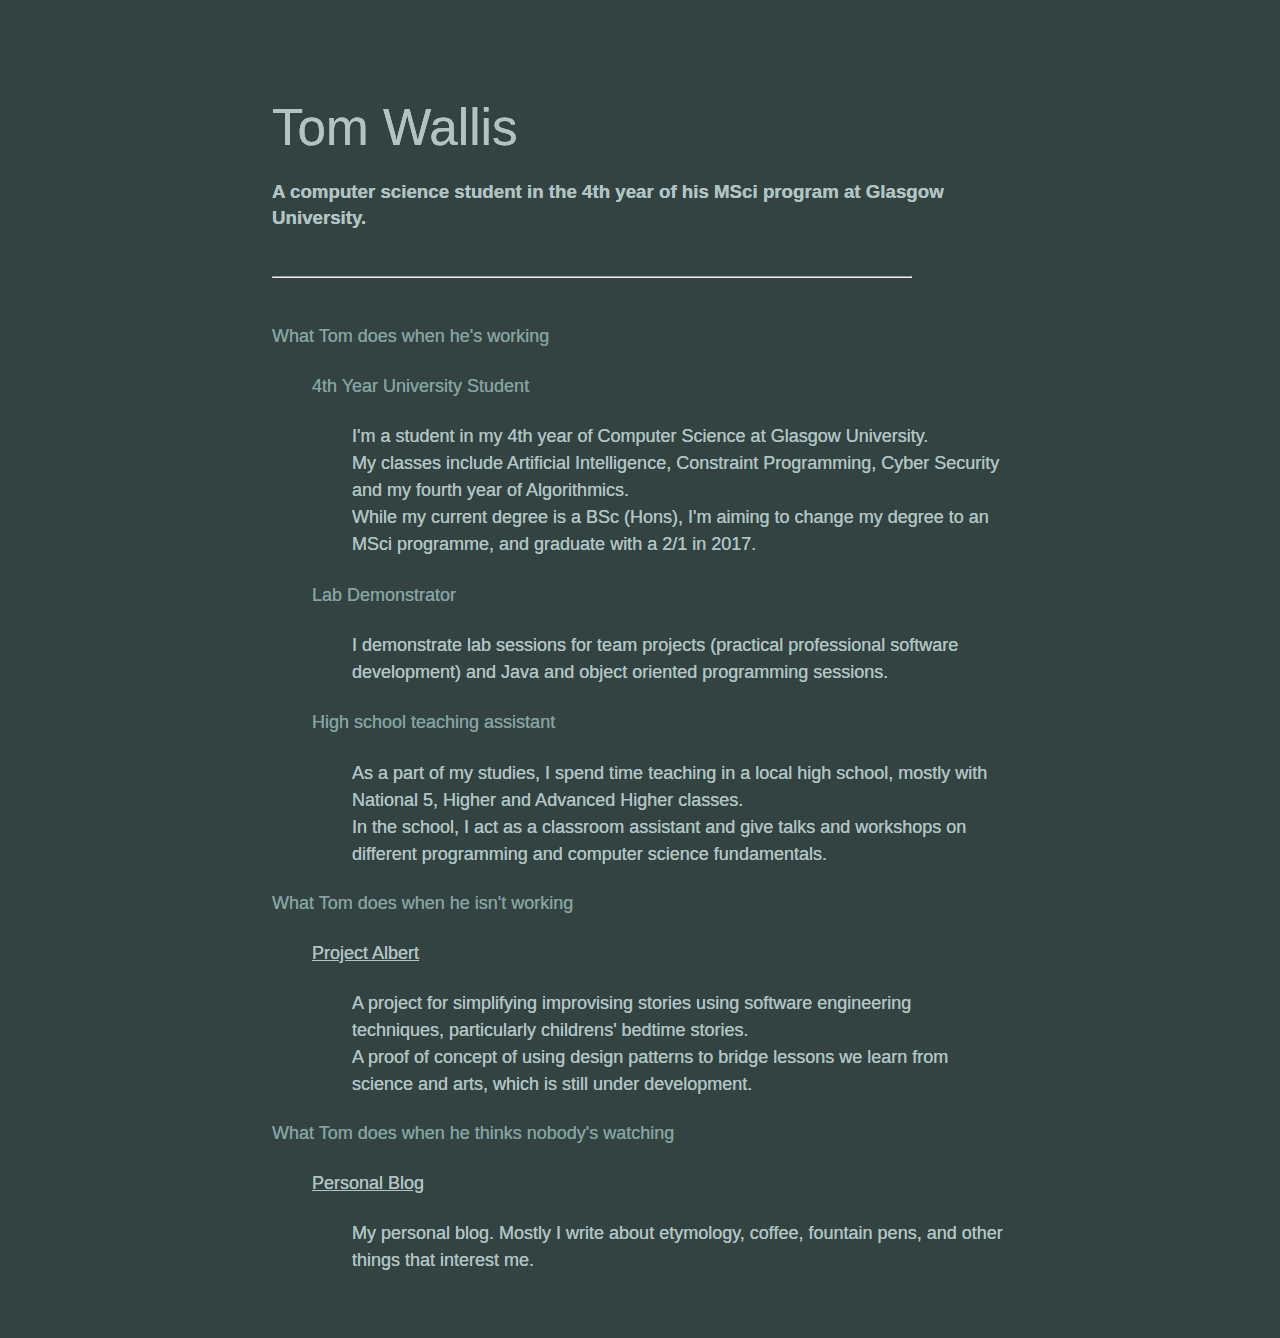
==== index.html @ 10f4f6b6 "Updated personal site" ====
<html>
<head>

<title>Tom Wallis personal site</title>

<link rel="stylesheet" type="text/css" href="et-book.css"/>
<link rel="stylesheet" type="text/css" href="cssagor.css"/>

</head>
<body>

<h1>Tom Wallis</h1>
<h3>
A computer science student in the 4th year of his MSci program at Glasgow University. 
</h3><br/><br/>
<hr/><br/>

<p>What Tom does when he's working</p>
<ul>
	<li>
		<p class="descriptor">4th Year University Student</p>
		<ul><li>I'm a student in my 4th year of Computer Science at Glasgow University.</br>My classes include Artificial Intelligence, Constraint Programming, Cyber Security and my fourth year of Algorithmics.</br>While my current degree is a BSc (Hons), I'm aiming to change my degree to an MSci programme, and graduate with a 2/1 in 2017.</li></ul>
	</li>
	<li>
		<p class="descriptor">Lab Demonstrator</p>
		<ul>
			<li>I demonstrate lab sessions for team projects (practical professional software development) and Java and object oriented programming sessions.</li>
		</ul>
	</li>
	<li>
		<p class="descriptor">High school teaching assistant</p>
		<ul><li>As a part of my studies, I spend time teaching in a local high school, mostly with National 5, Higher and Advanced Higher classes.</br>In the school, I act as a classroom assistant and give talks and workshops on different programming and computer science fundamentals.</li></ul>
	</li>
</ul>

<p>What Tom does when he isn't working</p>
<ul>
	<li>
	<a href="http://projectalbert.net">Project Albert</a>
	<ul>
		<li>A project for simplifying improvising stories using software engineering techniques, particularly childrens' bedtime stories. <br/>A proof of concept of using design patterns to bridge lessons we learn from science and arts, which is still under development.</li>
	</ul>
	</li>
	
</ul>


<p>What Tom does when he thinks nobody's watching</p>
<ul>
	<li>
		<a href="http://blog.tomwallis.net">Personal Blog</a>
		<ul><li>My personal blog. Mostly I write about etymology, coffee, fountain pens, and other things that interest me.</li></ul>
	</li>
</ul>

</body>
</html>
---- et-book.css ----
@charset "UTF-8";

@font-face {
  font-family: "et-book";
  src: url("et-book/et-book-roman-line-figures/et-book-roman-line-figures.eot");
  src: url("et-book/et-book-roman-line-figures/et-book-roman-line-figures.eot?#iefix") format("embedded-opentype"), url("et-book/et-book-roman-line-figures/et-book-roman-line-figures.woff") format("woff"), url("et-book/et-book-roman-line-figures/et-book-roman-line-figures.ttf") format("truetype"), url("et-book/et-book-roman-line-figures/et-book-roman-line-figures.svg#etbookromanosf") format("svg");
  font-weight: normal;
  font-style: normal
}

@font-face {
  font-family: "et-book";
  src: url("et-book/et-book-display-italic-old-style-figures/et-book-display-italic-old-style-figures.eot");
  src: url("et-book/et-book-display-italic-old-style-figures/et-book-display-italic-old-style-figures.eot?#iefix") format("embedded-opentype"), url("et-book/et-book-display-italic-old-style-figures/et-book-display-italic-old-style-figures.woff") format("woff"), url("et-book/et-book-display-italic-old-style-figures/et-book-display-italic-old-style-figures.ttf") format("truetype"), url("et-book/et-book-display-italic-old-style-figures/et-book-display-italic-old-style-figures.svg#etbookromanosf") format("svg");
  font-weight: normal;
  font-style: italic
}

@font-face {
  font-family: "et-book";
  src: url("et-book/et-book-bold-line-figures/et-book-bold-line-figures.eot");
  src: url("et-book/et-book-bold-line-figures/et-book-bold-line-figures.eot?#iefix") format("embedded-opentype"), url("et-book/et-book-bold-line-figures/et-book-bold-line-figures.woff") format("woff"), url("et-book/et-book-bold-line-figures/et-book-bold-line-figures.ttf") format("truetype"), url("et-book/et-book-bold-line-figures/et-book-bold-line-figures.svg#etbookromanosf") format("svg");
  font-weight: bold;
  font-style: normal
}
---- cssagor.css ----
body {
	font-weight: normal;
	font-style: normal;
	text-shadow: 0px 0px;
	margin-top: 67px;
	margin-left: 5%;
	background-color: #334342;
	color: #b1c4c3;
	text-align: left;
  box-sizing: border-box;
	font-size: 1em;
	font-family: "et-book", Helvetica, sans-serif;
  line-height: 1.4;
  width: 48em;
  margin: 4em auto;
  max-width: 100%;
  padding-left: 1em;
  padding-right: 1em
}

a:link {color: #b1c4c3; text-decoration: underline}
a:visited {color: #b1c4c3; text-decoration: none}
a:active {color: #b1c4c3; text-decoration: none}
a:hover {color: #d3dddd;}

p {
	color: #85a2a0;
	font-size: 15px;
}

li {
	list-style: none;
	line-height: 1.5em;
}


* {
  margin: 0
}

html {
  -webkit-font-smoothing: antialiased;
  -moz-osx-font-smoothing: grayscale;
  text-rendering: optimizeLegibility;
}

@media (max-width: 786px) {
  html {
    font-size: 1em
  }

  body {
    margin: 2em auto
  }
}

@media (min-width: 786px) {
	hr {
		width: 40em;
		align: center;
	}
}

*, *:after, *:before, input {
  font-family: inherit;
  box-sizing: inherit
}

h1, h2 {
  font-weight: 400;
  line-height: 1.2;
  margin-top: 2em;
  margin-bottom: 0
}

h1 {
  font-size: 3.2em;
  line-height: 1;
  margin-top: 2em;
  margin-bottom: .5em
}

@media (max-width: 786px) {
  h1 {
    margin-top: 0
  }
}

h2 {
  font-style: italic;
  font-size: 2.3em;
  margin-top: 1.7em;
}

p, ol, dl, ul, li {
  font-size: 18px;
  margin-top: 1.3em;
  margin-bottom: 1.3em;
}
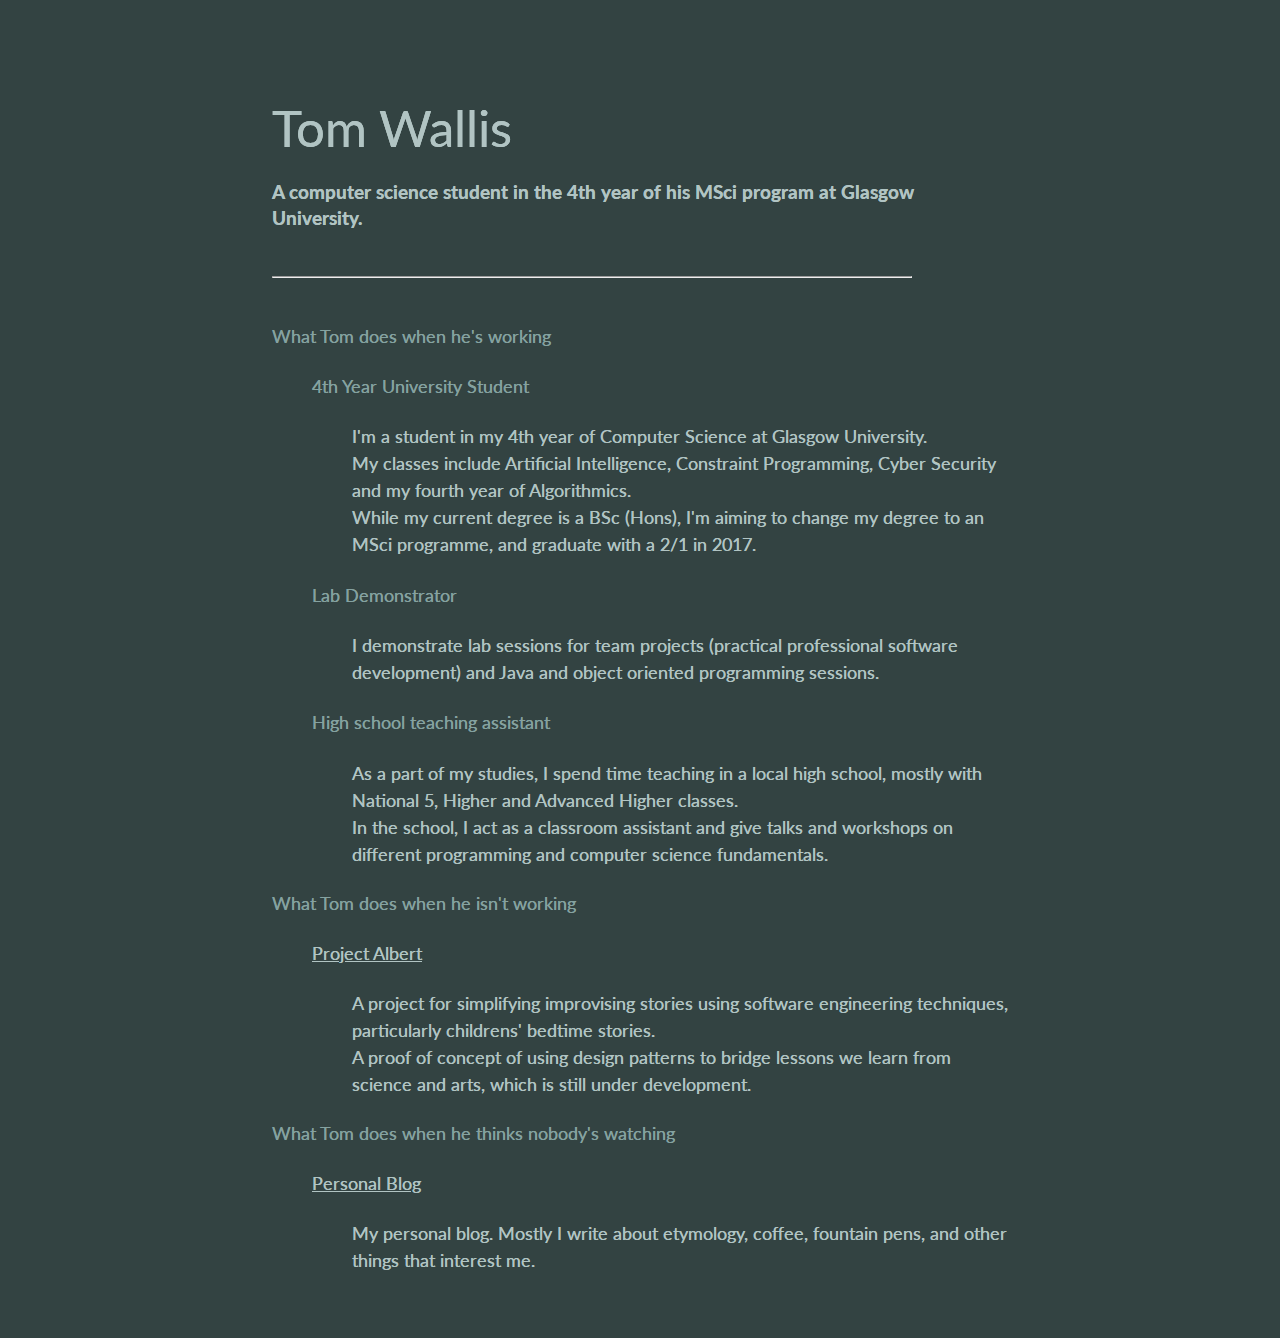
==== commit c36153c4: "Playing with fonts" ====
--- a/index.html
+++ b/index.html
@@ -2,7 +2,8 @@
 <head>
 
 <title>Tom Wallis personal site</title>
-
+<link href='https://fonts.googleapis.com/css?family=Fira+Sans:400,400italic' rel='stylesheet' type='text/css'>
+<link href='https://fonts.googleapis.com/css?family=Lato:400,300,700' rel='stylesheet' type='text/css'>
 <link rel="stylesheet" type="text/css" href="et-book.css"/>
 <link rel="stylesheet" type="text/css" href="cssagor.css"/>
 
--- a/cssagor.css
+++ b/cssagor.css
@@ -9,7 +9,7 @@
 	text-align: left;
   box-sizing: border-box;
 	font-size: 1em;
-	font-family: "et-book", Helvetica, sans-serif;
+	font-family: "Lato", "et-book", Helvetica, sans-serif;
   line-height: 1.4;
   width: 48em;
   margin: 4em auto;
@@ -33,6 +33,13 @@
 	line-height: 1.5em;
 }
 
+.descriptor {
+	font-weight: 400;
+}
+
+h1 {
+	font-weight: 300;
+}
 
 * {
   margin: 0
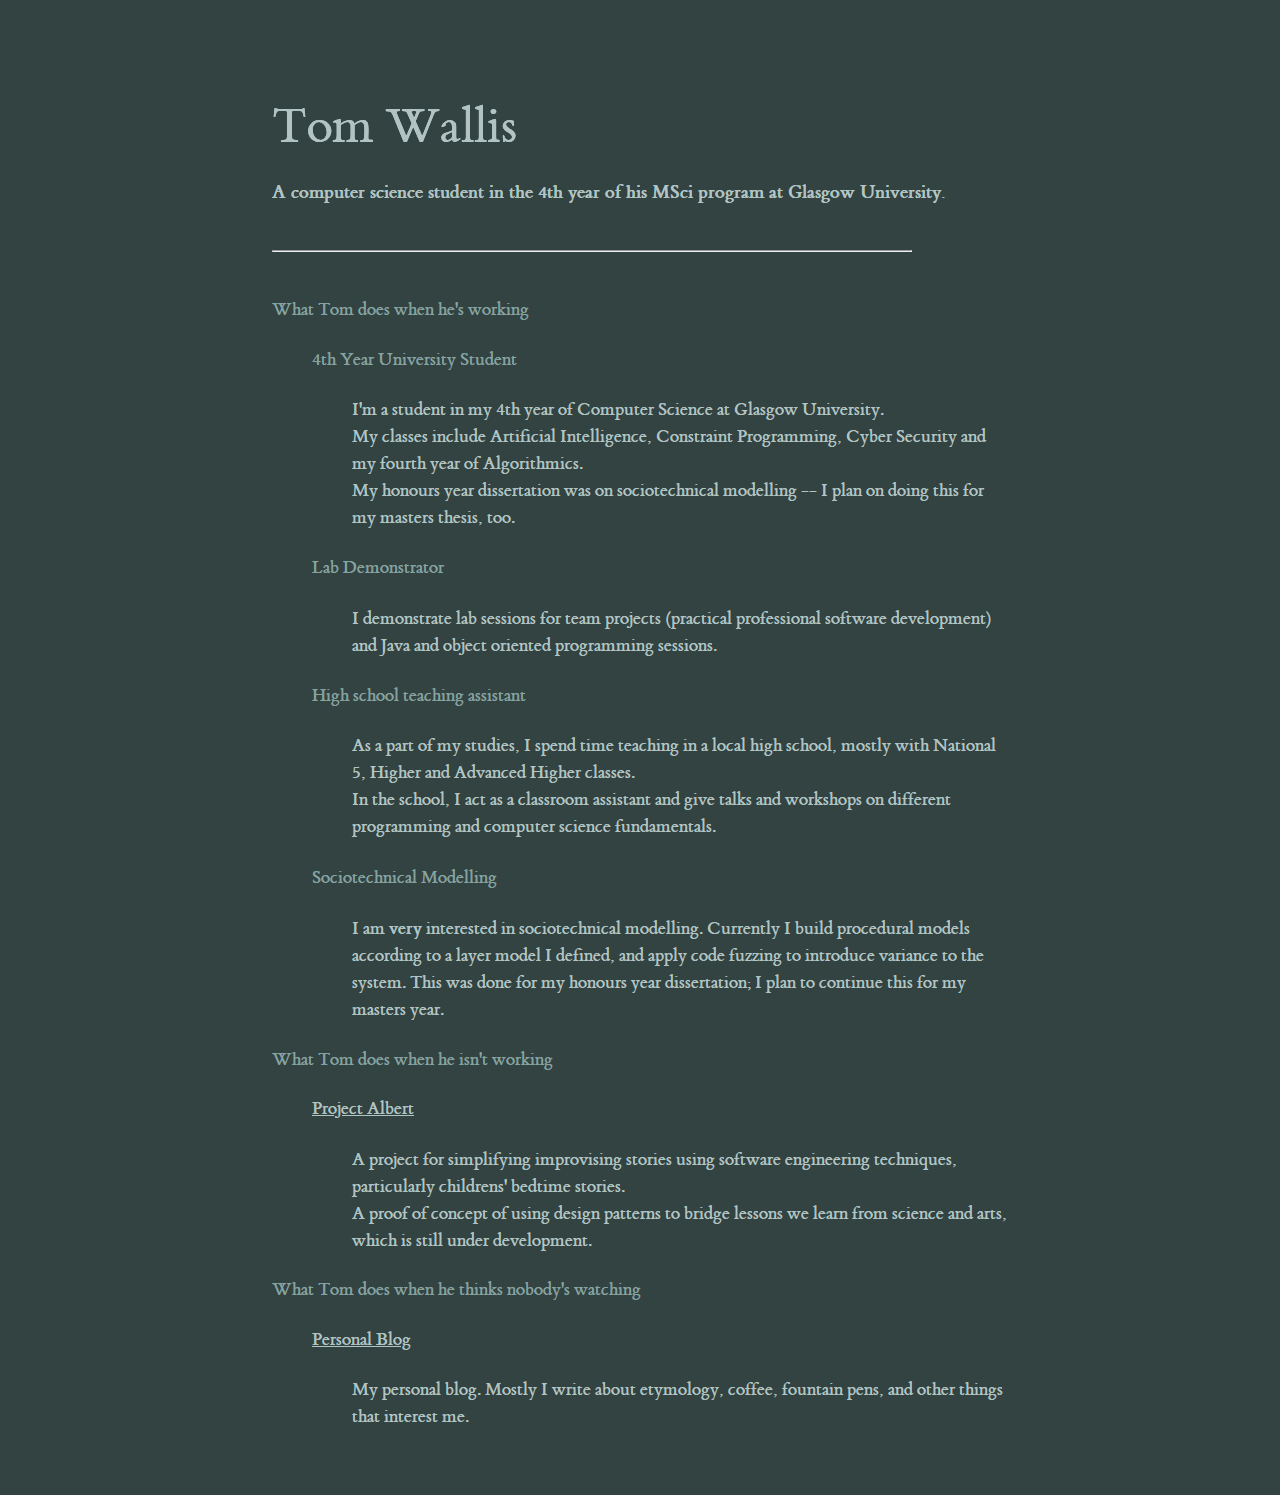
==== commit 6e9de315: "Added sociotechnical modelling" ====
--- a/index.html
+++ b/index.html
@@ -2,8 +2,7 @@
 <head>
 
 <title>Tom Wallis personal site</title>
-<link href='https://fonts.googleapis.com/css?family=Fira+Sans:400,400italic' rel='stylesheet' type='text/css'>
-<link href='https://fonts.googleapis.com/css?family=Lato:400,300,700' rel='stylesheet' type='text/css'>
+
 <link rel="stylesheet" type="text/css" href="et-book.css"/>
 <link rel="stylesheet" type="text/css" href="cssagor.css"/>
 
@@ -20,7 +19,7 @@
 <ul>
 	<li>
 		<p class="descriptor">4th Year University Student</p>
-		<ul><li>I'm a student in my 4th year of Computer Science at Glasgow University.</br>My classes include Artificial Intelligence, Constraint Programming, Cyber Security and my fourth year of Algorithmics.</br>While my current degree is a BSc (Hons), I'm aiming to change my degree to an MSci programme, and graduate with a 2/1 in 2017.</li></ul>
+		<ul><li>I'm a student in my 4th year of Computer Science at Glasgow University.</br>My classes include Artificial Intelligence, Constraint Programming, Cyber Security and my fourth year of Algorithmics.<br/>My honours year dissertation was on sociotechnical modelling -- I plan on doing this for my masters thesis, too.</li></ul>
 	</li>
 	<li>
 		<p class="descriptor">Lab Demonstrator</p>
@@ -31,6 +30,10 @@
 	<li>
 		<p class="descriptor">High school teaching assistant</p>
 		<ul><li>As a part of my studies, I spend time teaching in a local high school, mostly with National 5, Higher and Advanced Higher classes.</br>In the school, I act as a classroom assistant and give talks and workshops on different programming and computer science fundamentals.</li></ul>
+	</li>
+	<li>
+		<p class="descriptor">Sociotechnical Modelling</p>
+		<ul><li>I am <b>very</b> interested in sociotechnical modelling. Currently I build procedural models according to a layer model I defined, and apply code fuzzing to introduce variance to the system. This was done for my honours year dissertation; I plan to continue this for my masters year.</li></ul>
 	</li>
 </ul>
 
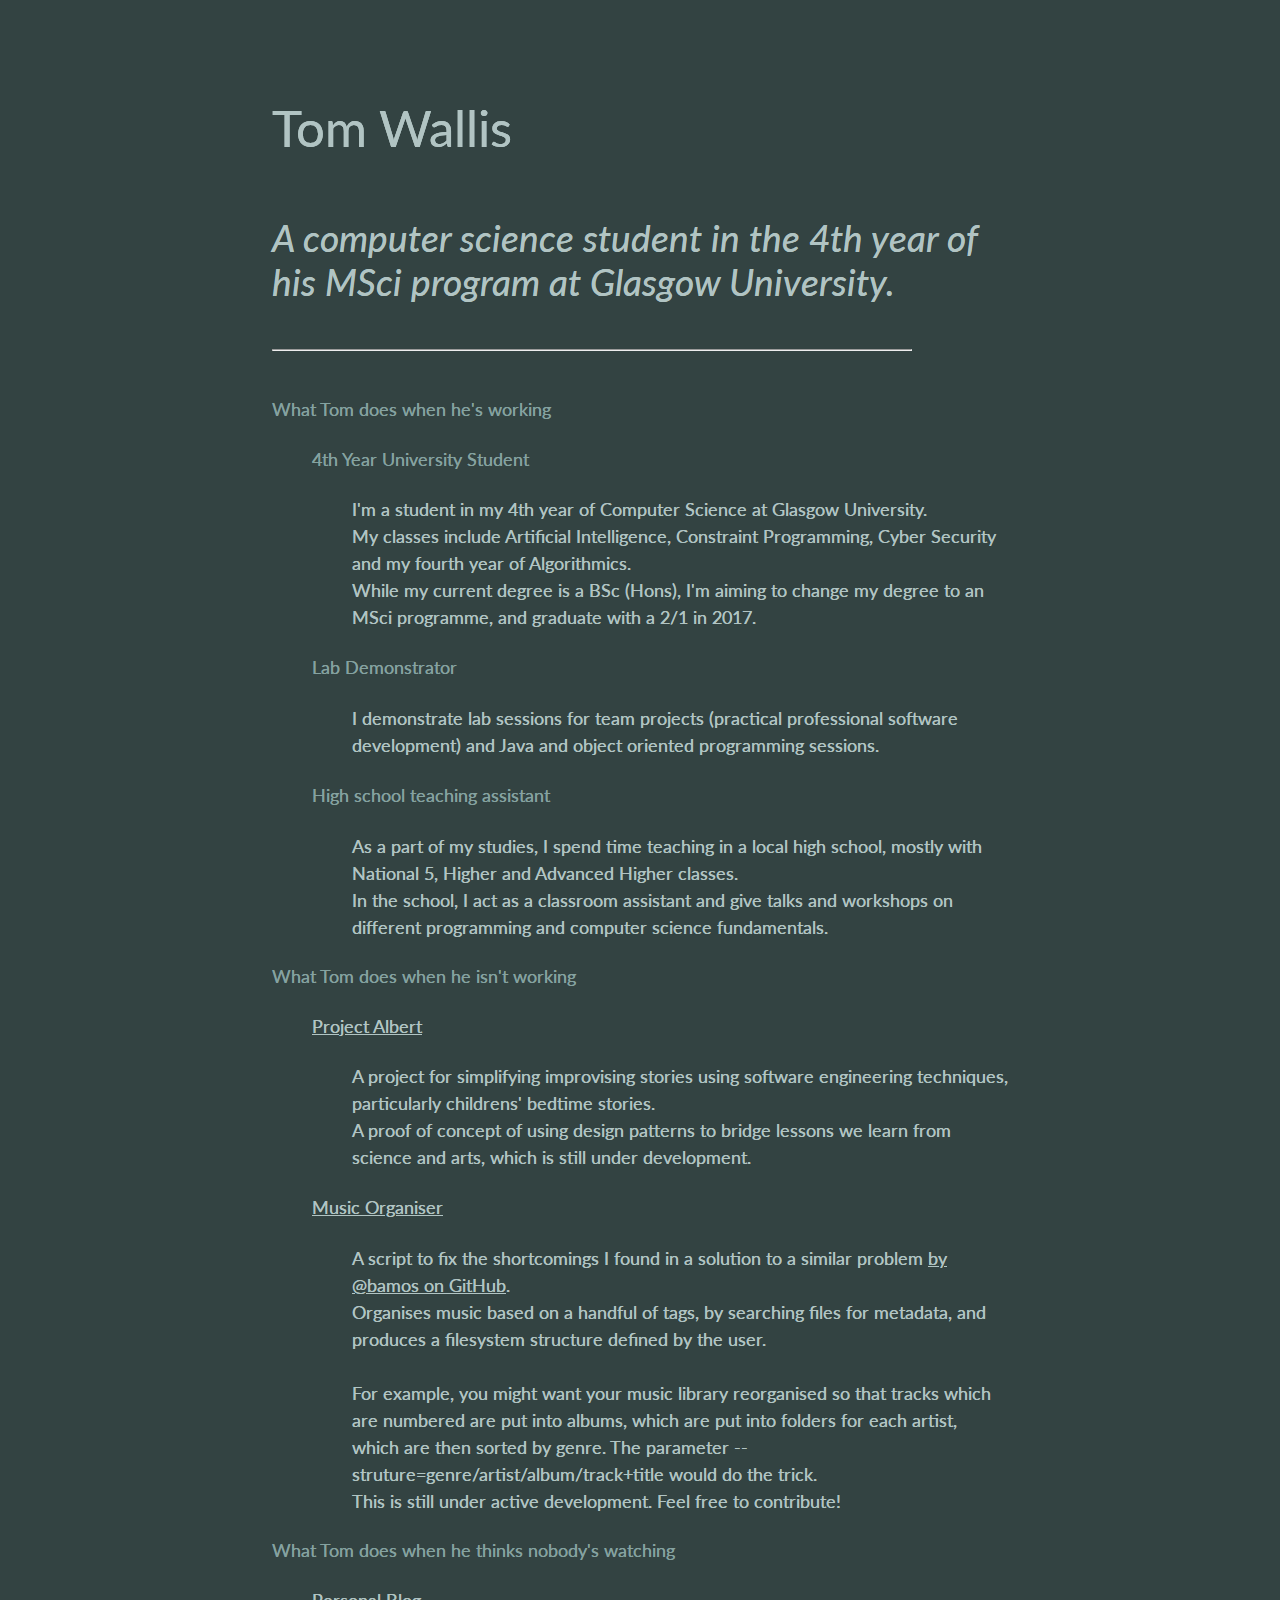
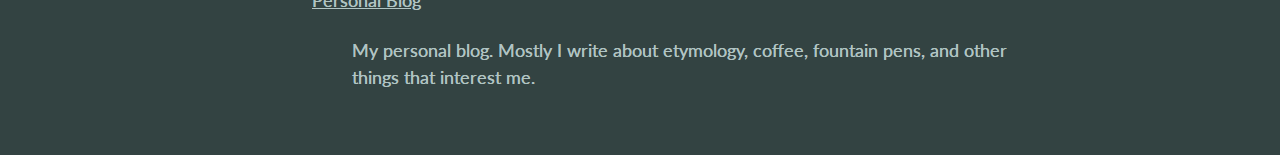
==== commit 54e61932: "Added information on Music Organiser" ====
--- a/index.html
+++ b/index.html
@@ -2,24 +2,27 @@
 <head>
 
 <title>Tom Wallis personal site</title>
-
+<link href='https://fonts.googleapis.com/css?family=Lato:400,300,400italic' rel='stylesheet' type='text/css'>
+<!--
+<link href='https://fonts.googleapis.com/css?family=Fira+Sans:400,400italic' rel='stylesheet' type='text/css'>
 <link rel="stylesheet" type="text/css" href="et-book.css"/>
+-->
 <link rel="stylesheet" type="text/css" href="cssagor.css"/>
 
 </head>
 <body>
 
 <h1>Tom Wallis</h1>
-<h3>
+<h2>
 A computer science student in the 4th year of his MSci program at Glasgow University. 
-</h3><br/><br/>
+</h2><br/><br/>
 <hr/><br/>
 
-<p>What Tom does when he's working</p>
+<p class="category">What Tom does when he's working</p>
 <ul>
 	<li>
 		<p class="descriptor">4th Year University Student</p>
-		<ul><li>I'm a student in my 4th year of Computer Science at Glasgow University.</br>My classes include Artificial Intelligence, Constraint Programming, Cyber Security and my fourth year of Algorithmics.<br/>My honours year dissertation was on sociotechnical modelling -- I plan on doing this for my masters thesis, too.</li></ul>
+		<ul><li>I'm a student in my 4th year of Computer Science at Glasgow University.</br>My classes include Artificial Intelligence, Constraint Programming, Cyber Security and my fourth year of Algorithmics.</br>While my current degree is a BSc (Hons), I'm aiming to change my degree to an MSci programme, and graduate with a 2/1 in 2017.</li></ul>
 	</li>
 	<li>
 		<p class="descriptor">Lab Demonstrator</p>
@@ -31,28 +34,30 @@
 		<p class="descriptor">High school teaching assistant</p>
 		<ul><li>As a part of my studies, I spend time teaching in a local high school, mostly with National 5, Higher and Advanced Higher classes.</br>In the school, I act as a classroom assistant and give talks and workshops on different programming and computer science fundamentals.</li></ul>
 	</li>
-	<li>
-		<p class="descriptor">Sociotechnical Modelling</p>
-		<ul><li>I am <b>very</b> interested in sociotechnical modelling. Currently I build procedural models according to a layer model I defined, and apply code fuzzing to introduce variance to the system. This was done for my honours year dissertation; I plan to continue this for my masters year.</li></ul>
-	</li>
 </ul>
 
-<p>What Tom does when he isn't working</p>
+<p class="category">What Tom does when he isn't working</p>
 <ul>
 	<li>
-	<a href="http://projectalbert.net">Project Albert</a>
+	<a href="http://projectalbert.net" class="descriptor">Project Albert</a>
 	<ul>
 		<li>A project for simplifying improvising stories using software engineering techniques, particularly childrens' bedtime stories. <br/>A proof of concept of using design patterns to bridge lessons we learn from science and arts, which is still under development.</li>
 	</ul>
 	</li>
 	
+	<li>
+	<a href="http://github.com/probablytom/music-organiser" class="descriptor">Music Organiser</a>
+	<ul>
+		<li>A script to fix the shortcomings I found in a solution to a similar problem <a href="https://github.com/bamos/python-scripts/blob/master/python2.7/music-organizer.py">by @bamos on GitHub</a>. <br/>Organises music based on a handful of tags, by searching files for metadata, and produces a filesystem structure defined by the user.<br/><br/>For example, you might want your music library reorganised so that tracks which are numbered are put into albums, which are put into folders for each artist, which are then sorted by genre. The parameter --struture=genre/artist/album/track+title would do the trick.<br/>This is still under active development. Feel free to contribute!</li>
+	</ul>
+	</li>
 </ul>
 
 
-<p>What Tom does when he thinks nobody's watching</p>
+<p class="category">What Tom does when he thinks nobody's watching</p>
 <ul>
 	<li>
-		<a href="http://blog.tomwallis.net">Personal Blog</a>
+		<a href="http://blog.tomwallis.net" class="descriptor">Personal Blog</a>
 		<ul><li>My personal blog. Mostly I write about etymology, coffee, fountain pens, and other things that interest me.</li></ul>
 	</li>
 </ul>
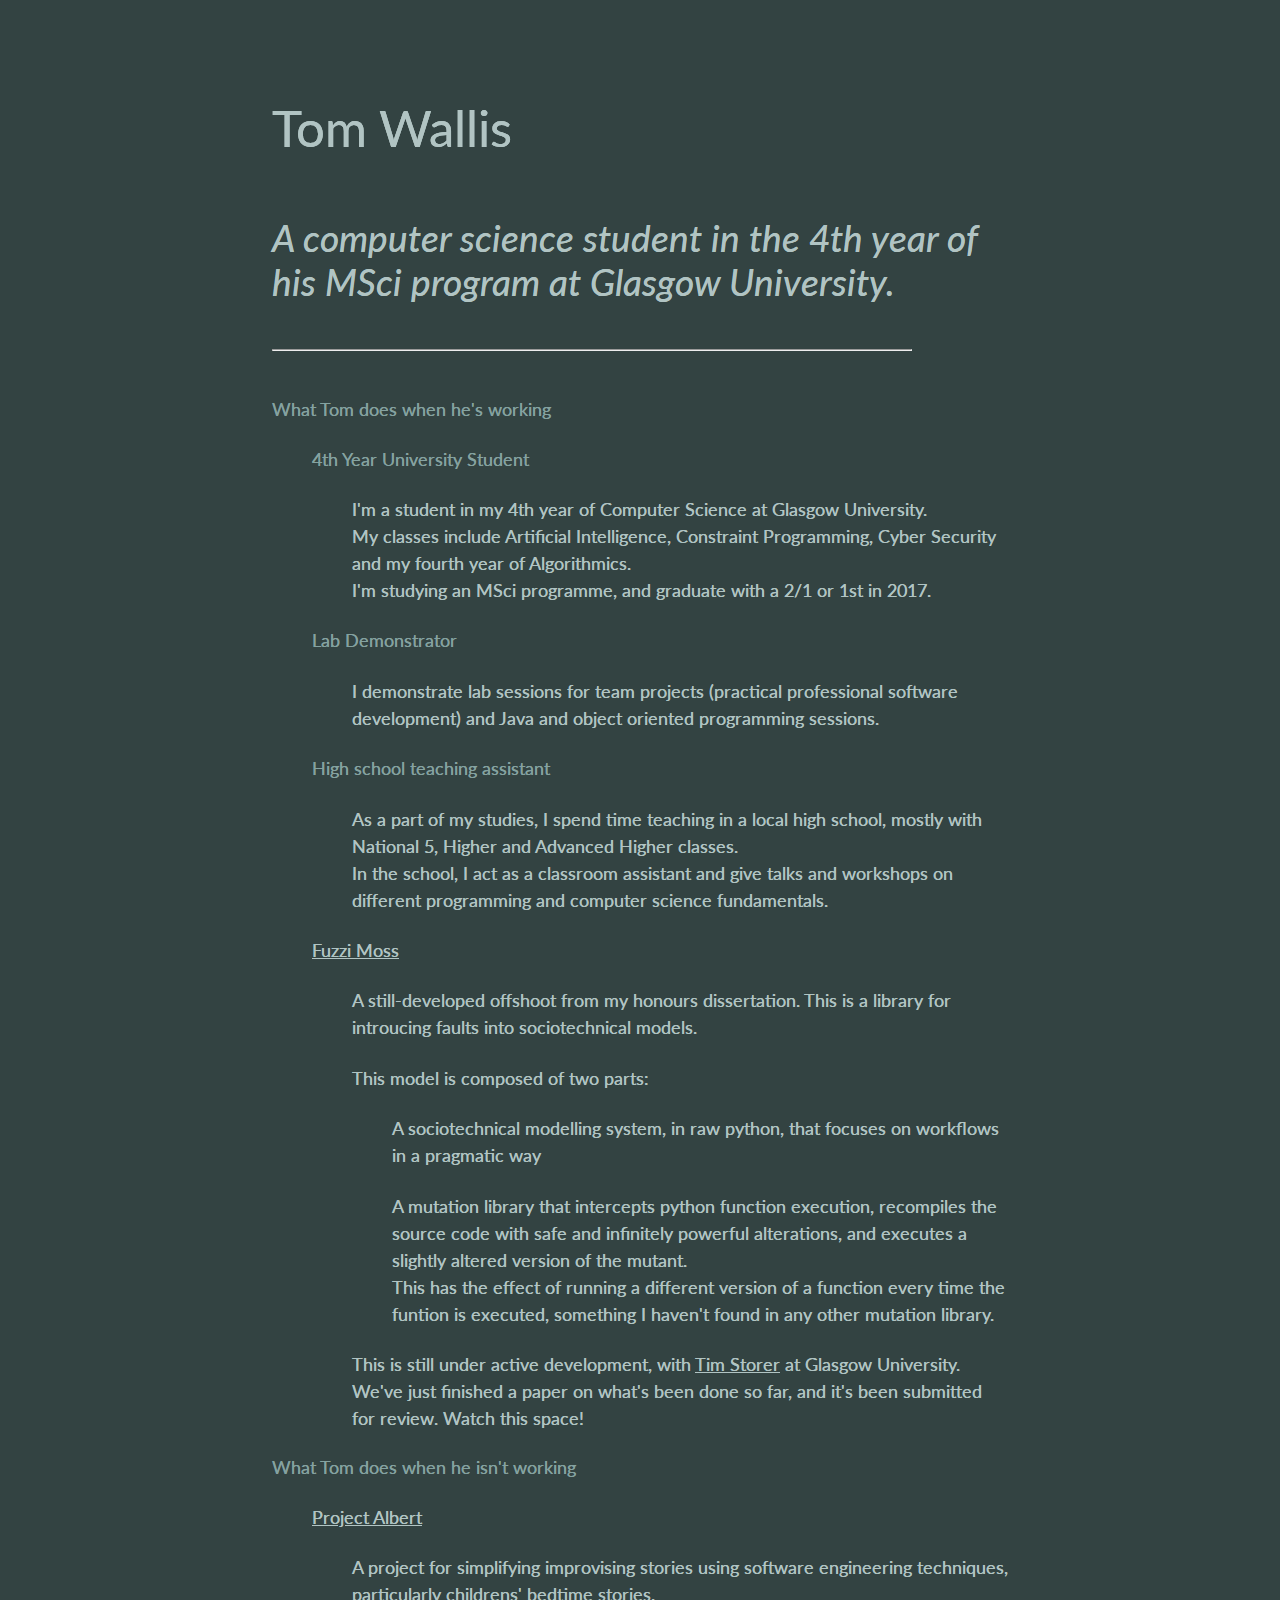
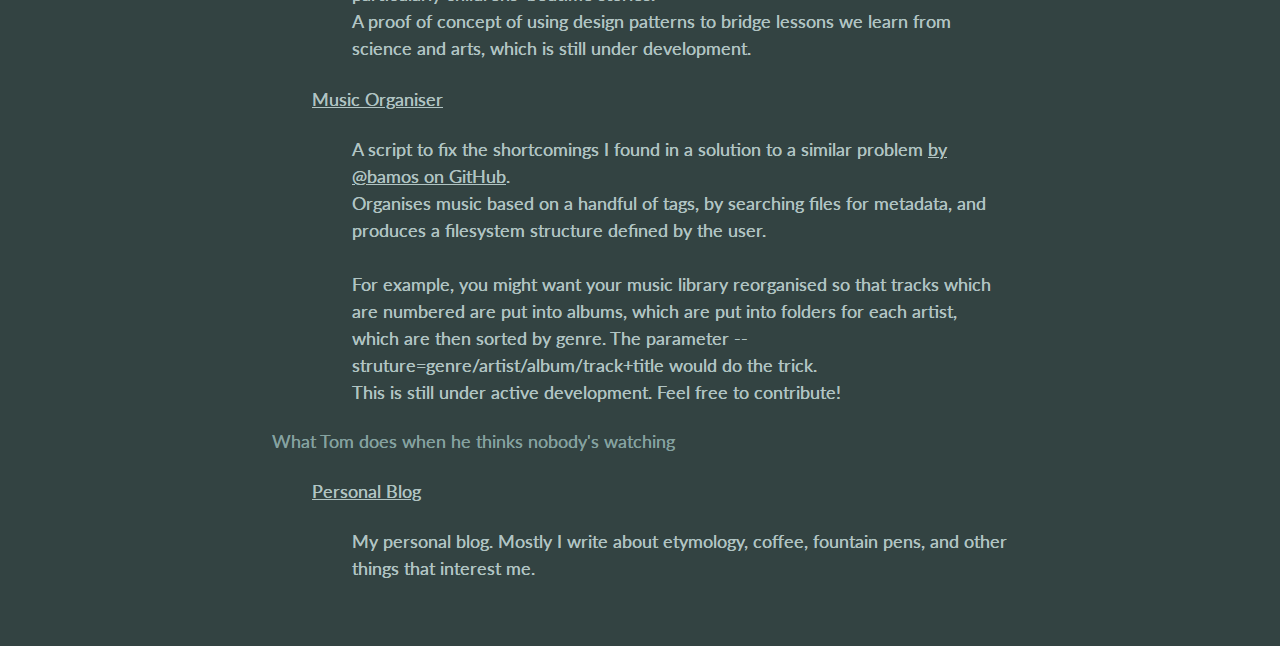
==== commit c9363a75: "Edited to reflect that the paper for FM is submitted" ====
--- a/index.html
+++ b/index.html
@@ -22,7 +22,7 @@
 <ul>
 	<li>
 		<p class="descriptor">4th Year University Student</p>
-		<ul><li>I'm a student in my 4th year of Computer Science at Glasgow University.</br>My classes include Artificial Intelligence, Constraint Programming, Cyber Security and my fourth year of Algorithmics.</br>While my current degree is a BSc (Hons), I'm aiming to change my degree to an MSci programme, and graduate with a 2/1 in 2017.</li></ul>
+		<ul><li>I'm a student in my 4th year of Computer Science at Glasgow University.</br>My classes include Artificial Intelligence, Constraint Programming, Cyber Security and my fourth year of Algorithmics.</br>I'm studying an MSci programme, and graduate with a 2/1 or 1st in 2017.</li></ul>
 	</li>
 	<li>
 		<p class="descriptor">Lab Demonstrator</p>
@@ -33,6 +33,19 @@
 	<li>
 		<p class="descriptor">High school teaching assistant</p>
 		<ul><li>As a part of my studies, I spend time teaching in a local high school, mostly with National 5, Higher and Advanced Higher classes.</br>In the school, I act as a classroom assistant and give talks and workshops on different programming and computer science fundamentals.</li></ul>
+	</li>
+	<li>
+		<a href="http://github.com/probablytom/behaviour-modelling" class="descriptor">Fuzzi Moss</a>
+		<ul><li>A still-developed offshoot from my honours dissertation. This is a library for introucing faults into sociotechnical models. </li>
+			<li>This model is composed of two parts: 
+				<ul>
+					<li>A sociotechnical modelling system, in raw python, that focuses on workflows in a pragmatic way</li>
+					<li>A mutation library that intercepts python function execution, recompiles the source code with safe and infinitely powerful alterations, and executes a slightly altered version of the mutant.<br/>This has the effect of running a different version of a function every time the funtion is executed, something I haven't found in any other mutation library.</li>
+				</ul>
+
+				</li>
+				<li>This is still under active development, with <a href="http://www.dcs.gla.ac.uk/~tws/">Tim Storer</a> at Glasgow University. We've just finished a paper on what's been done so far, and it's been submitted for review. Watch this space!</li>
+		</ul>
 	</li>
 </ul>
 
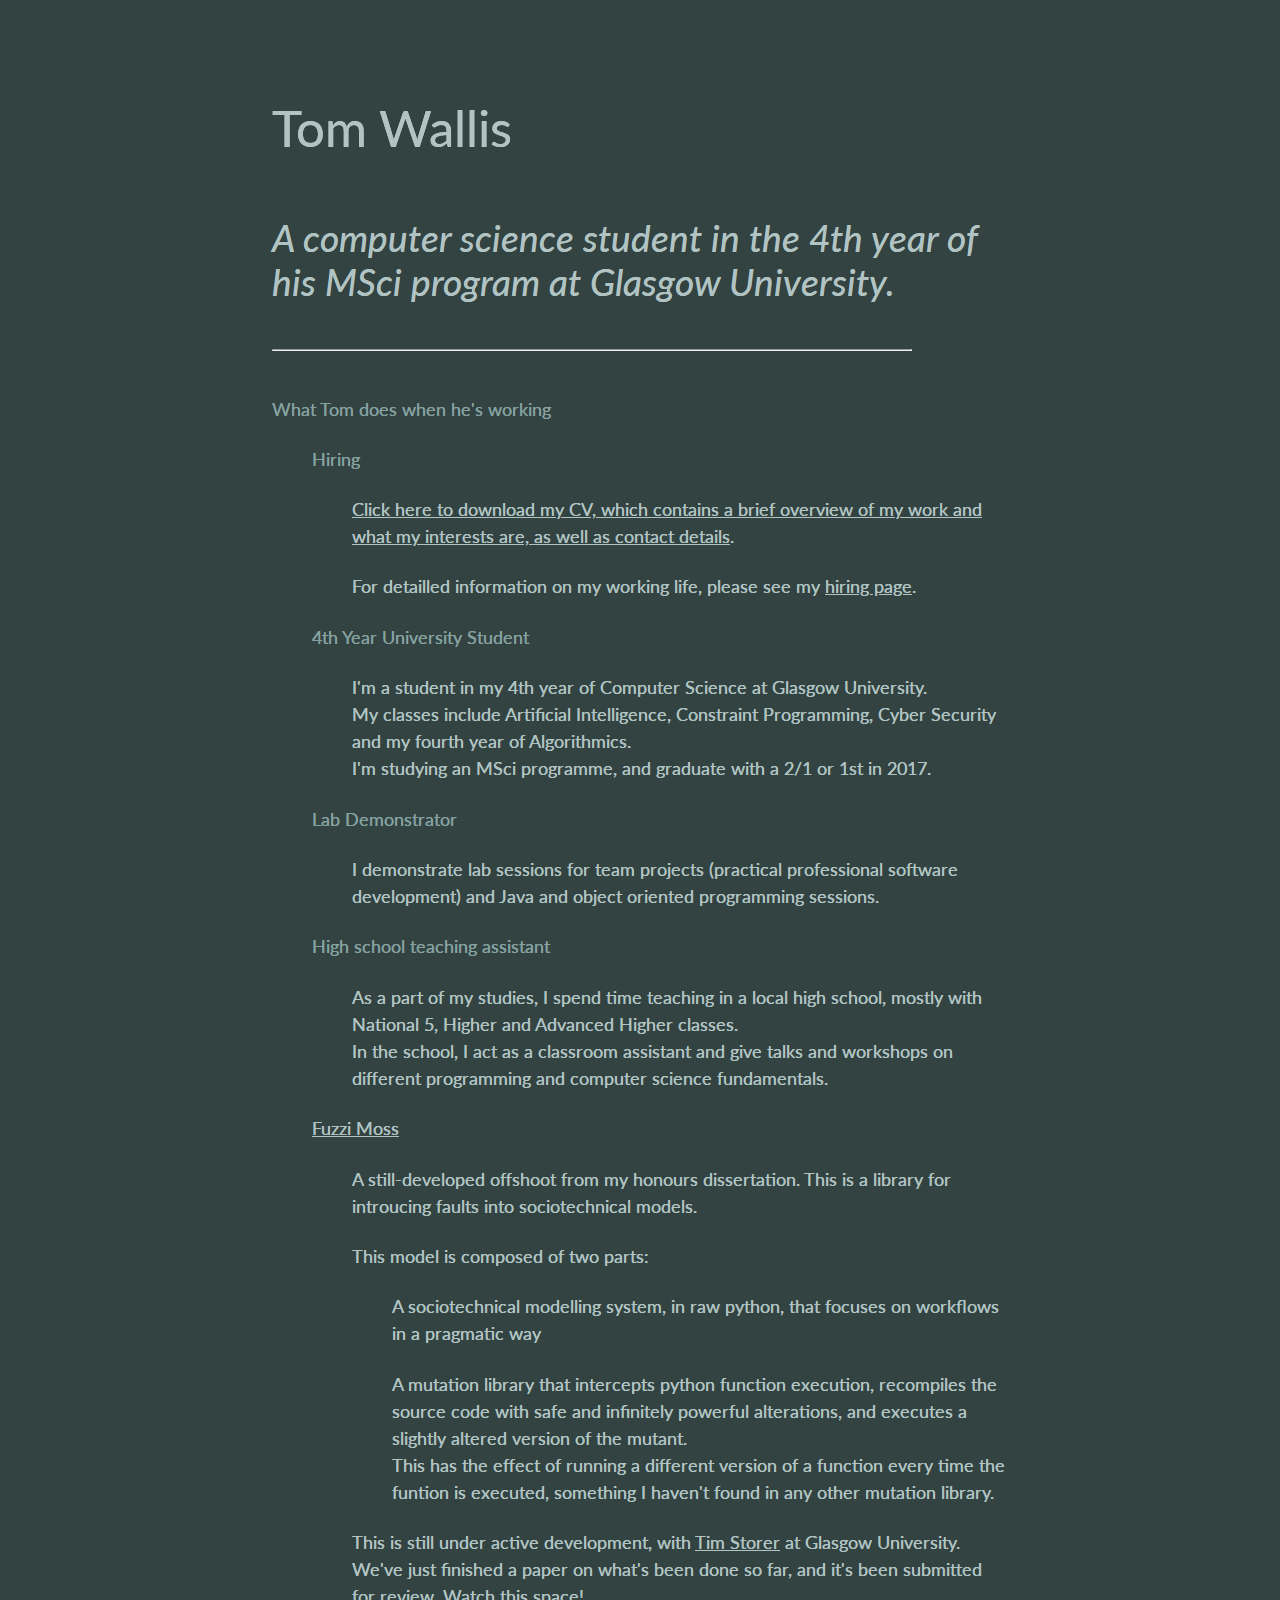
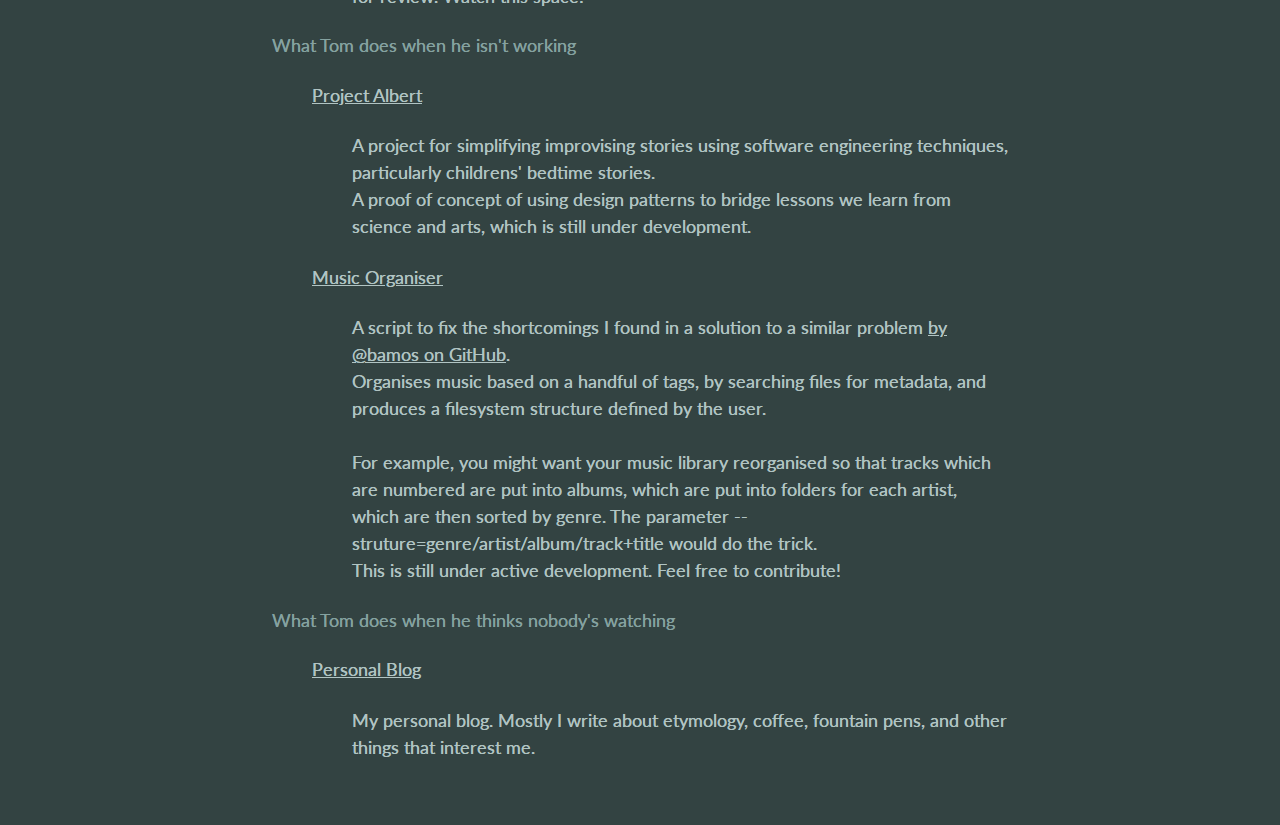
==== commit e4447f32: "Filled out hiring page, link to cv and hiring page" ====
--- a/index.html
+++ b/index.html
@@ -20,6 +20,12 @@
 
 <p class="category">What Tom does when he's working</p>
 <ul>
+	<li>
+		<p class="descriptor">Hiring</p>
+		<ul>
+			<li><a href="cv.pdf">Click here to download my CV, which contains a brief overview of my work and what my interests are, as well as contact details</a>.</li>
+			<li>For detailled information on my working life, please see my <a href="hiring.html">hiring page</a>.</li>
+		</ul>
 	<li>
 		<p class="descriptor">4th Year University Student</p>
 		<ul><li>I'm a student in my 4th year of Computer Science at Glasgow University.</br>My classes include Artificial Intelligence, Constraint Programming, Cyber Security and my fourth year of Algorithmics.</br>I'm studying an MSci programme, and graduate with a 2/1 or 1st in 2017.</li></ul>
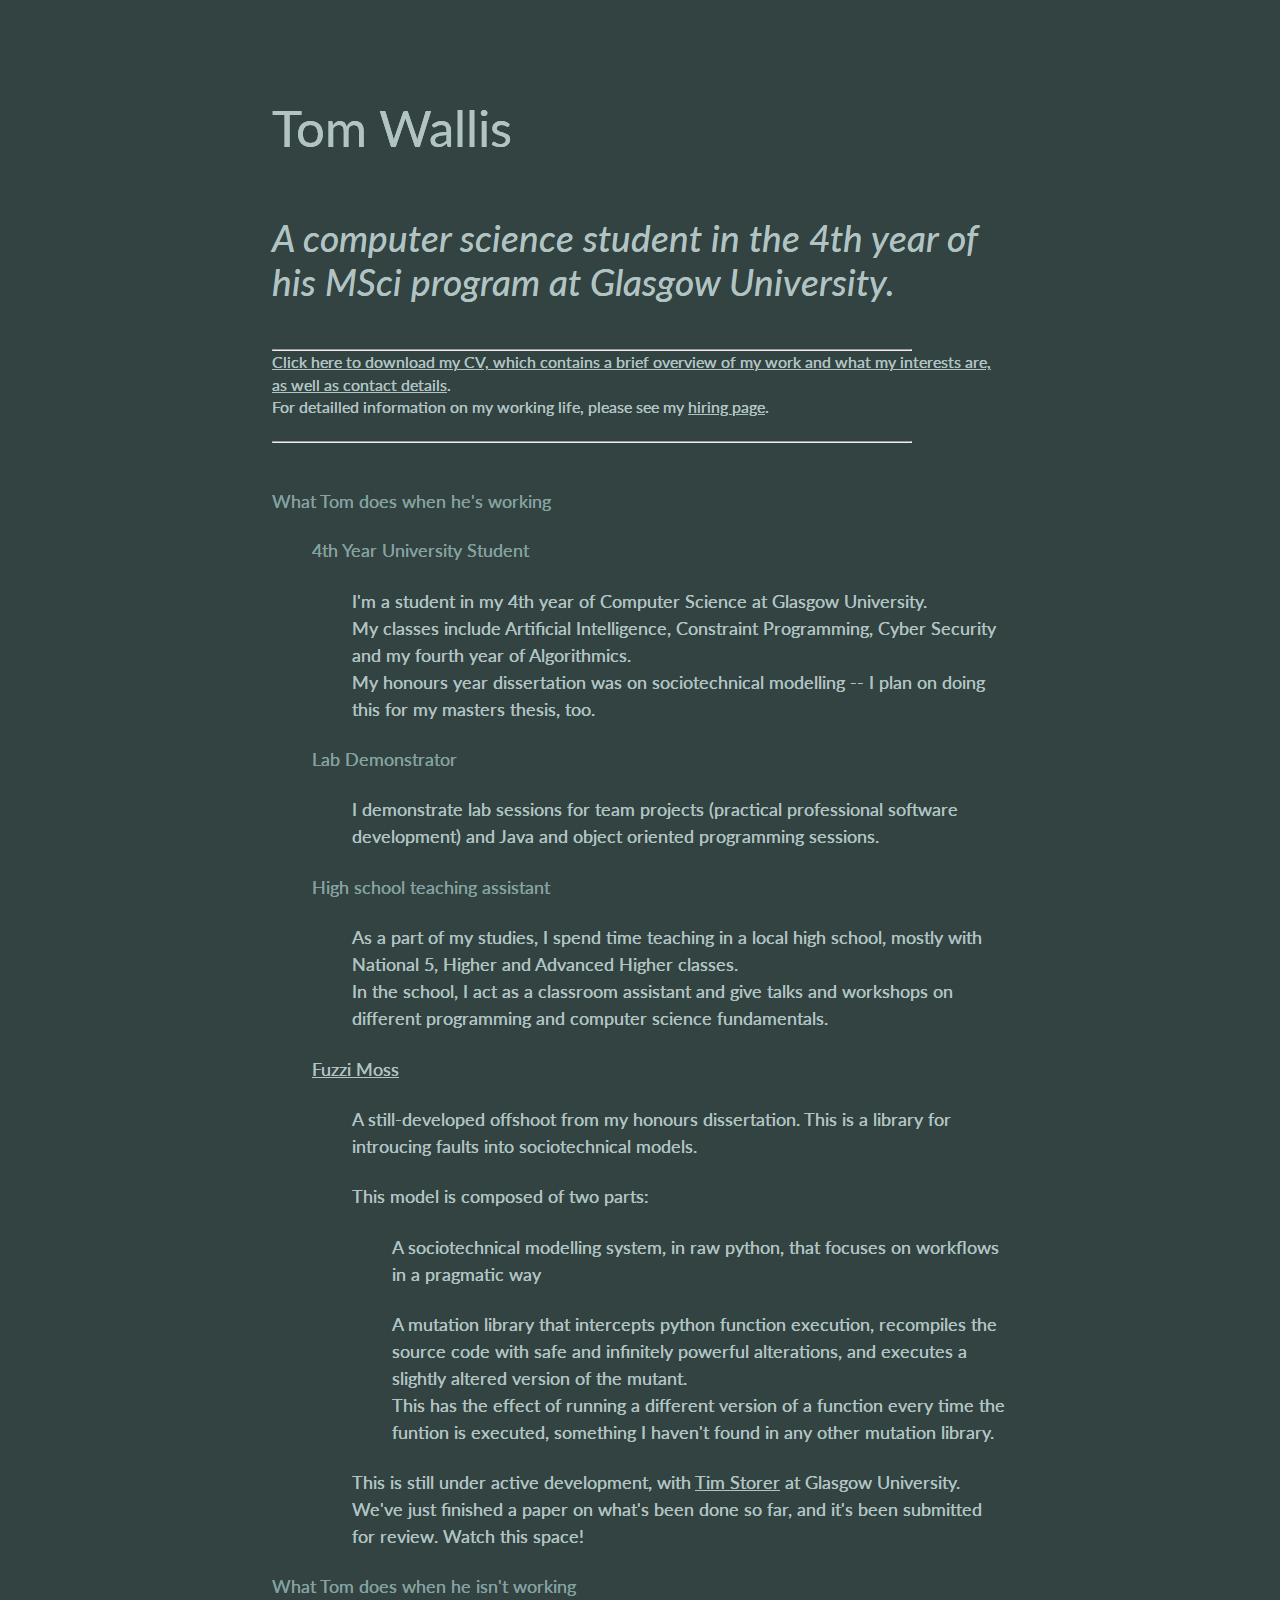
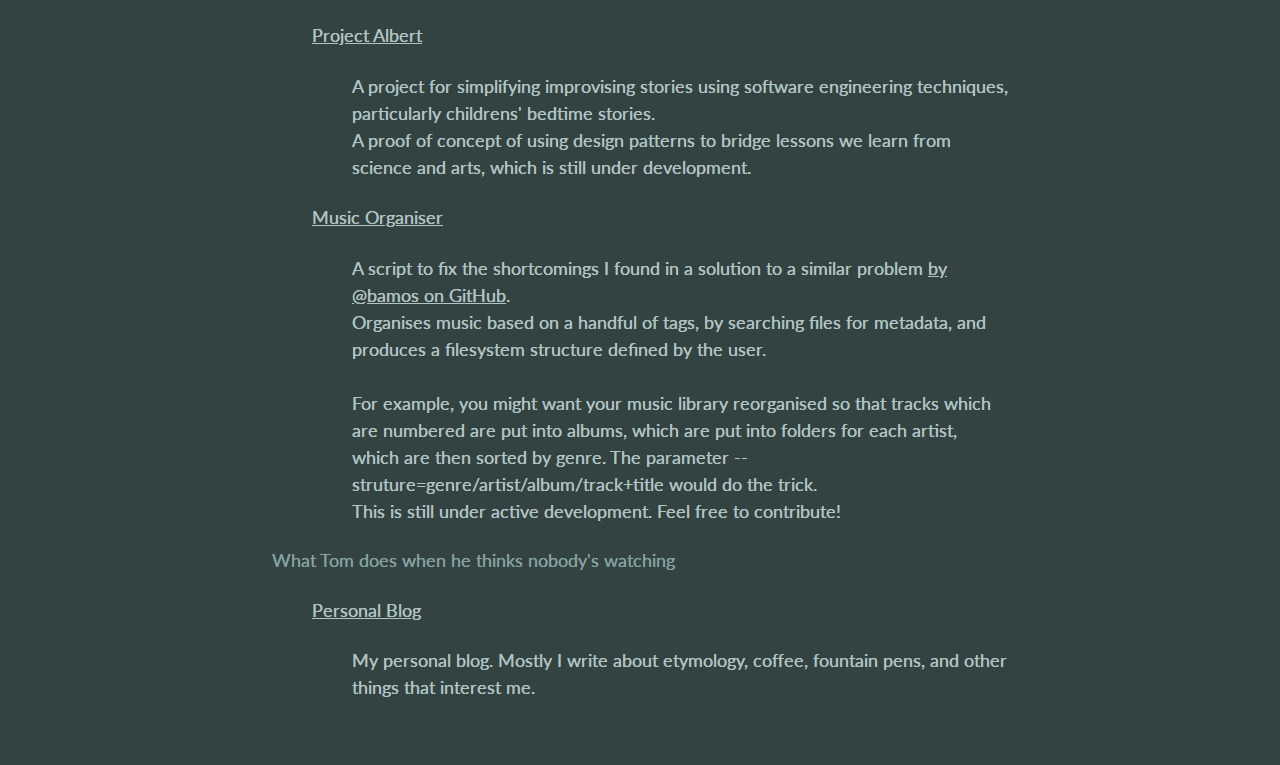
==== commit a1517cd3: "Formatting fixes" ====
--- a/index.html
+++ b/index.html
@@ -15,20 +15,16 @@
 <h1>Tom Wallis</h1>
 <h2>
 A computer science student in the 4th year of his MSci program at Glasgow University. 
-</h2><br/><br/>
+</h2><br/><br/><hr/>
+<a href="cv.pdf">Click here to download my CV, which contains a brief overview of my work and what my interests are, as well as contact details</a>.<br/>
+For detailled information on my working life, please see my <a href="hiring.html">hiring page</a>.<br/><br/>
 <hr/><br/>
 
 <p class="category">What Tom does when he's working</p>
 <ul>
 	<li>
-		<p class="descriptor">Hiring</p>
-		<ul>
-			<li><a href="cv.pdf">Click here to download my CV, which contains a brief overview of my work and what my interests are, as well as contact details</a>.</li>
-			<li>For detailled information on my working life, please see my <a href="hiring.html">hiring page</a>.</li>
-		</ul>
-	<li>
 		<p class="descriptor">4th Year University Student</p>
-		<ul><li>I'm a student in my 4th year of Computer Science at Glasgow University.</br>My classes include Artificial Intelligence, Constraint Programming, Cyber Security and my fourth year of Algorithmics.</br>I'm studying an MSci programme, and graduate with a 2/1 or 1st in 2017.</li></ul>
+		<ul><li>I'm a student in my 4th year of Computer Science at Glasgow University.</br>My classes include Artificial Intelligence, Constraint Programming, Cyber Security and my fourth year of Algorithmics.<br/>My honours year dissertation was on sociotechnical modelling -- I plan on doing this for my masters thesis, too.</li></ul>
 	</li>
 	<li>
 		<p class="descriptor">Lab Demonstrator</p>
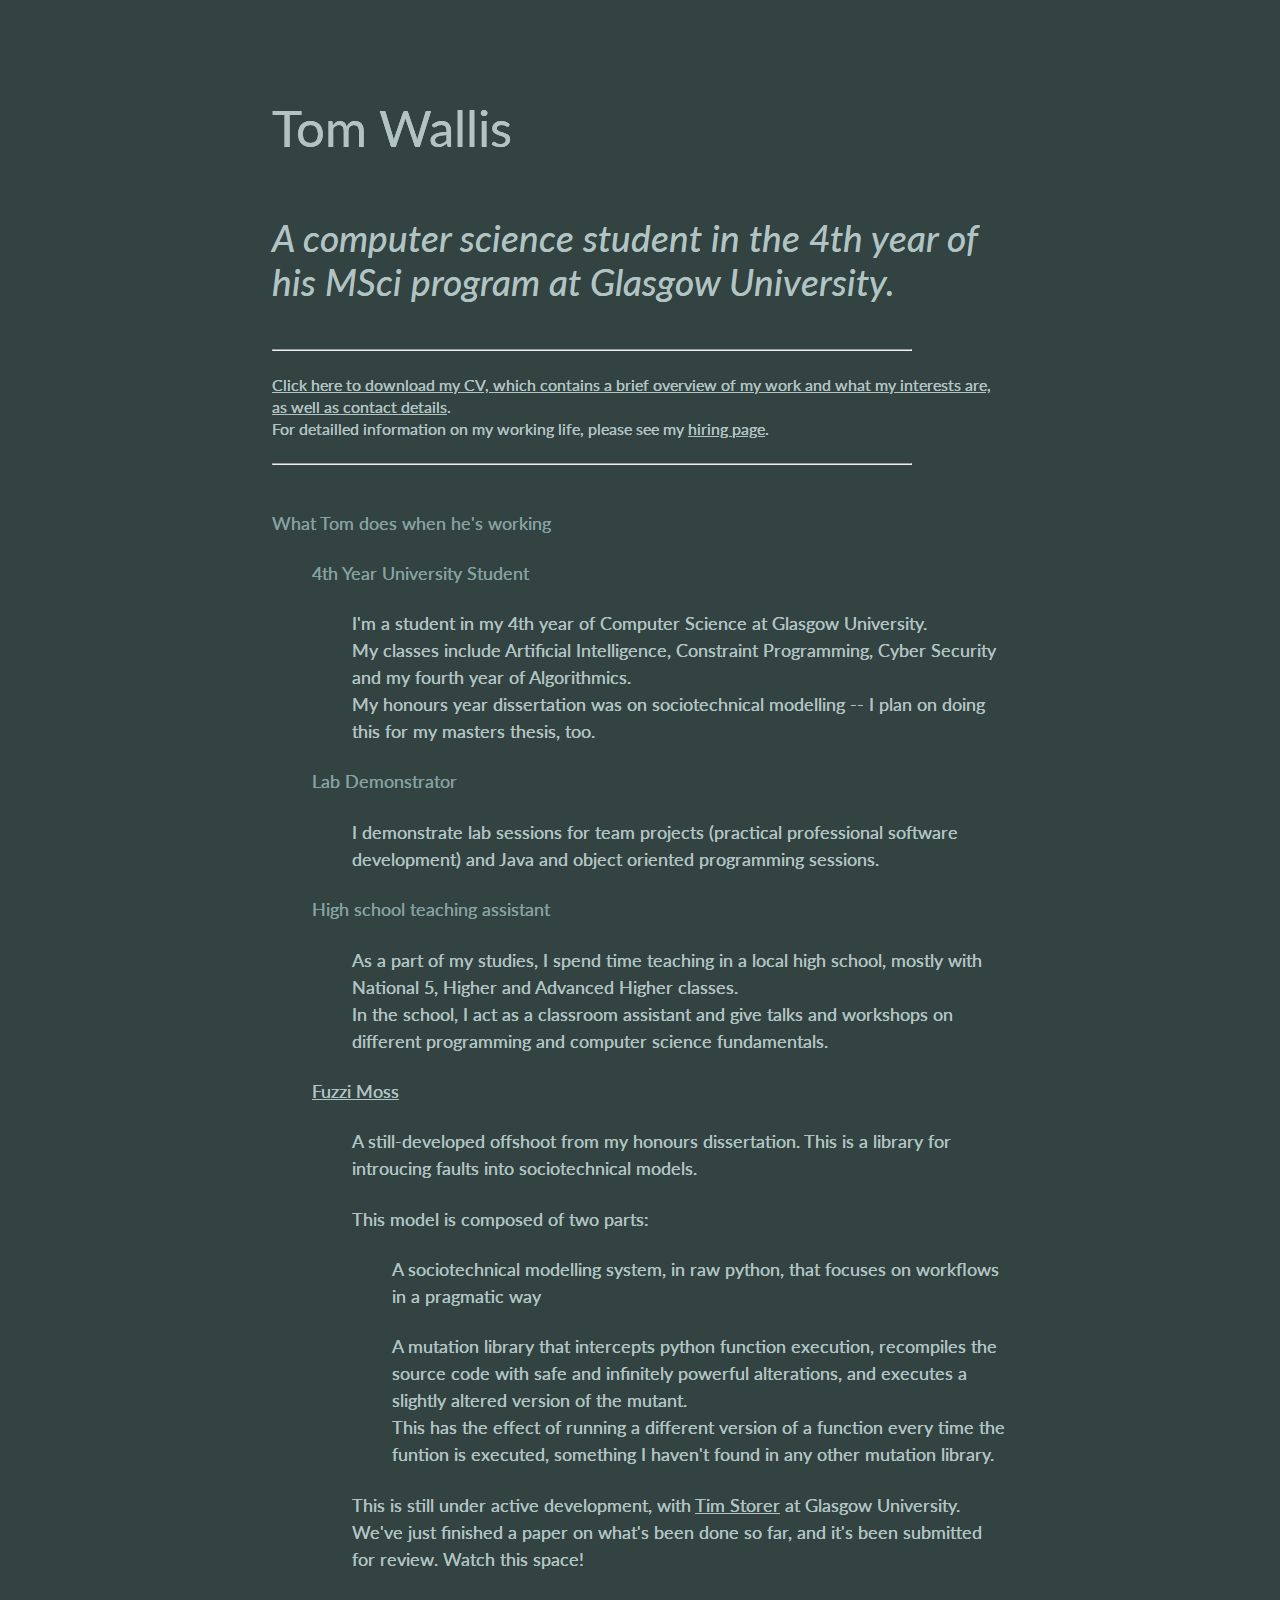
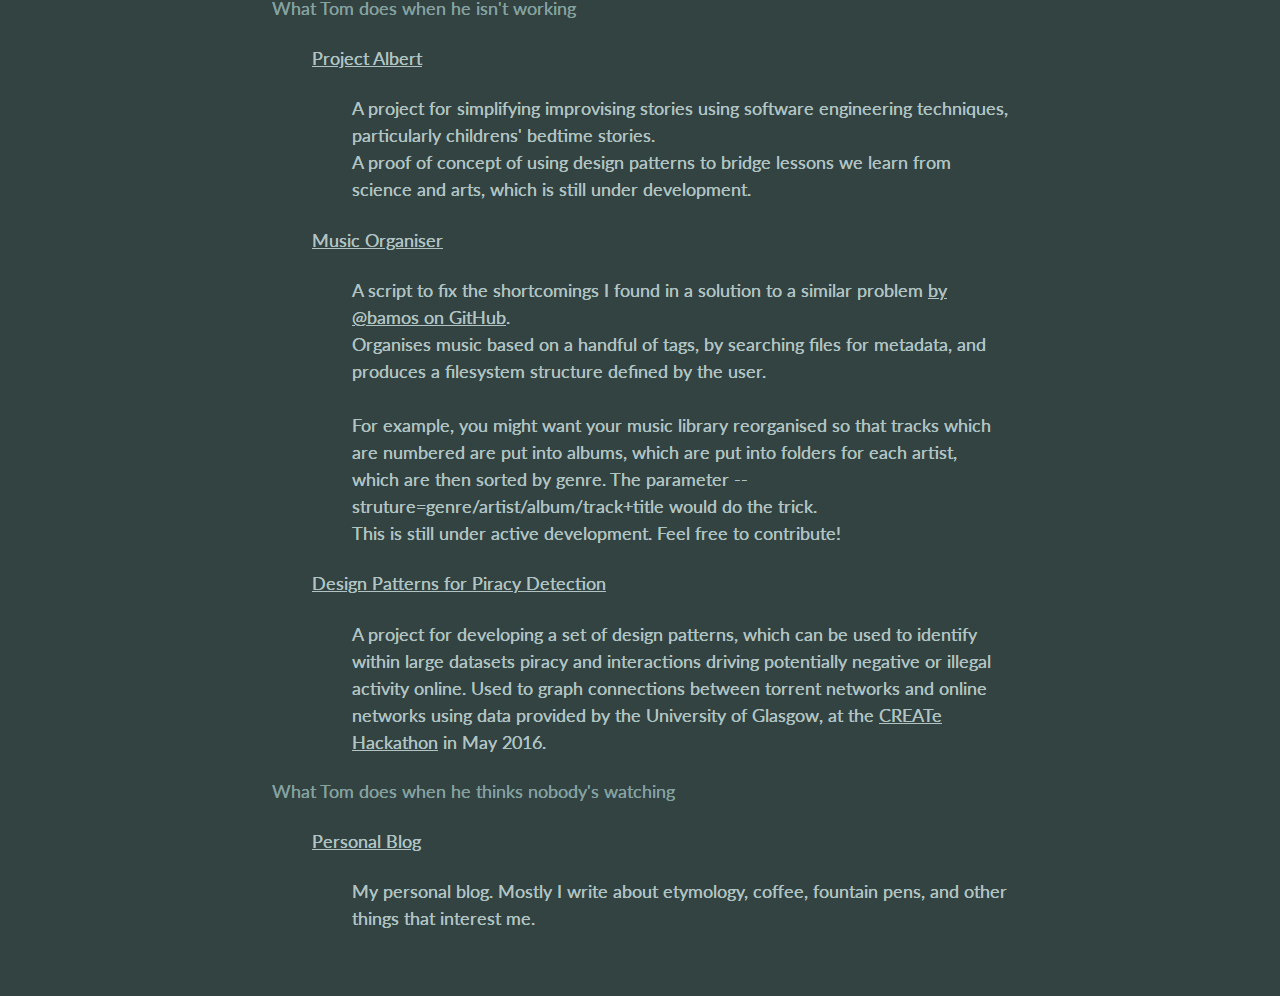
==== commit 5712d6fc: "Added padding to cv link" ====
--- a/index.html
+++ b/index.html
@@ -1,21 +1,22 @@
 <html>
 <head>
 
-<title>Tom Wallis personal site</title>
-<link href='https://fonts.googleapis.com/css?family=Lato:400,300,400italic' rel='stylesheet' type='text/css'>
-<!--
-<link href='https://fonts.googleapis.com/css?family=Fira+Sans:400,400italic' rel='stylesheet' type='text/css'>
-<link rel="stylesheet" type="text/css" href="et-book.css"/>
--->
-<link rel="stylesheet" type="text/css" href="cssagor.css"/>
+	<title>Tom Wallis personal site</title>
+	<link href='https://fonts.googleapis.com/css?family=Lato:400,300,400italic' rel='stylesheet' type='text/css'>
+	<!--
+    <link href='https://fonts.googleapis.com/css?family=Fira+Sans:400,400italic' rel='stylesheet' type='text/css'>
+    <link rel="stylesheet" type="text/css" href="et-book.css"/>
+    -->
+	<link rel="stylesheet" type="text/css" href="cssagor.css"/>
+	<script src="google-analytics.js"></script>
 
 </head>
 <body>
 
 <h1>Tom Wallis</h1>
 <h2>
-A computer science student in the 4th year of his MSci program at Glasgow University. 
-</h2><br/><br/><hr/>
+	A computer science student in the 4th year of his MSci program at Glasgow University.
+</h2><br/><br/><hr/></br>
 <a href="cv.pdf">Click here to download my CV, which contains a brief overview of my work and what my interests are, as well as contact details</a>.<br/>
 For detailled information on my working life, please see my <a href="hiring.html">hiring page</a>.<br/><br/>
 <hr/><br/>
@@ -39,14 +40,14 @@
 	<li>
 		<a href="http://github.com/probablytom/behaviour-modelling" class="descriptor">Fuzzi Moss</a>
 		<ul><li>A still-developed offshoot from my honours dissertation. This is a library for introucing faults into sociotechnical models. </li>
-			<li>This model is composed of two parts: 
+			<li>This model is composed of two parts:
 				<ul>
 					<li>A sociotechnical modelling system, in raw python, that focuses on workflows in a pragmatic way</li>
 					<li>A mutation library that intercepts python function execution, recompiles the source code with safe and infinitely powerful alterations, and executes a slightly altered version of the mutant.<br/>This has the effect of running a different version of a function every time the funtion is executed, something I haven't found in any other mutation library.</li>
 				</ul>
 
-				</li>
-				<li>This is still under active development, with <a href="http://www.dcs.gla.ac.uk/~tws/">Tim Storer</a> at Glasgow University. We've just finished a paper on what's been done so far, and it's been submitted for review. Watch this space!</li>
+			</li>
+			<li>This is still under active development, with <a href="http://www.dcs.gla.ac.uk/~tws/">Tim Storer</a> at Glasgow University. We've just finished a paper on what's been done so far, and it's been submitted for review. Watch this space!</li>
 		</ul>
 	</li>
 </ul>
@@ -54,17 +55,25 @@
 <p class="category">What Tom does when he isn't working</p>
 <ul>
 	<li>
-	<a href="http://projectalbert.net" class="descriptor">Project Albert</a>
-	<ul>
-		<li>A project for simplifying improvising stories using software engineering techniques, particularly childrens' bedtime stories. <br/>A proof of concept of using design patterns to bridge lessons we learn from science and arts, which is still under development.</li>
-	</ul>
+		<a href="http://projectalbert.net" class="descriptor">Project Albert</a>
+		<ul>
+			<li>A project for simplifying improvising stories using software engineering techniques, particularly childrens' bedtime stories. <br/>A proof of concept of using design patterns to bridge lessons we learn from science and arts, which is still under development.</li>
+		</ul>
 	</li>
-	
+
 	<li>
-	<a href="http://github.com/probablytom/music-organiser" class="descriptor">Music Organiser</a>
-	<ul>
-		<li>A script to fix the shortcomings I found in a solution to a similar problem <a href="https://github.com/bamos/python-scripts/blob/master/python2.7/music-organizer.py">by @bamos on GitHub</a>. <br/>Organises music based on a handful of tags, by searching files for metadata, and produces a filesystem structure defined by the user.<br/><br/>For example, you might want your music library reorganised so that tracks which are numbered are put into albums, which are put into folders for each artist, which are then sorted by genre. The parameter --struture=genre/artist/album/track+title would do the trick.<br/>This is still under active development. Feel free to contribute!</li>
-	</ul>
+		<a href="http://github.com/probablytom/music-organiser" class="descriptor">Music Organiser</a>
+		<ul>
+			<li>A script to fix the shortcomings I found in a solution to a similar problem <a href="https://github.com/bamos/python-scripts/blob/master/python2.7/music-organizer.py">by @bamos on GitHub</a>. <br/>Organises music based on a handful of tags, by searching files for metadata, and produces a filesystem structure defined by the user.<br/><br/>For example, you might want your music library reorganised so that tracks which are numbered are put into albums, which are put into folders for each artist, which are then sorted by genre. The parameter --struture=genre/artist/album/track+title would do the trick.<br/>This is still under active development. Feel free to contribute!</li>
+		</ul>
+	</li>
+	<li>
+		<a href="http://tomwallis.net/CREATe-Hackathon/" class="descriptor">Design Patterns for Piracy Detection</a>
+		<ul>
+			<li>
+				A project for developing a set of design patterns, which can be used to identify within large datasets piracy and interactions driving potentially negative or illegal activity online. Used to graph connections between torrent networks and online networks using data provided by the University of Glasgow, at the <a href="http://create.ac.uk/">CREATe Hackathon</a> in May 2016.
+			</li>
+		</ul>
 	</li>
 </ul>
 
@@ -73,7 +82,10 @@
 <ul>
 	<li>
 		<a href="http://blog.tomwallis.net" class="descriptor">Personal Blog</a>
-		<ul><li>My personal blog. Mostly I write about etymology, coffee, fountain pens, and other things that interest me.</li></ul>
+		<ul>
+			<li>My personal blog. Mostly I write about etymology, coffee, fountain pens, and other things that interest me.
+			</li>
+		</ul>
 	</li>
 </ul>
 
